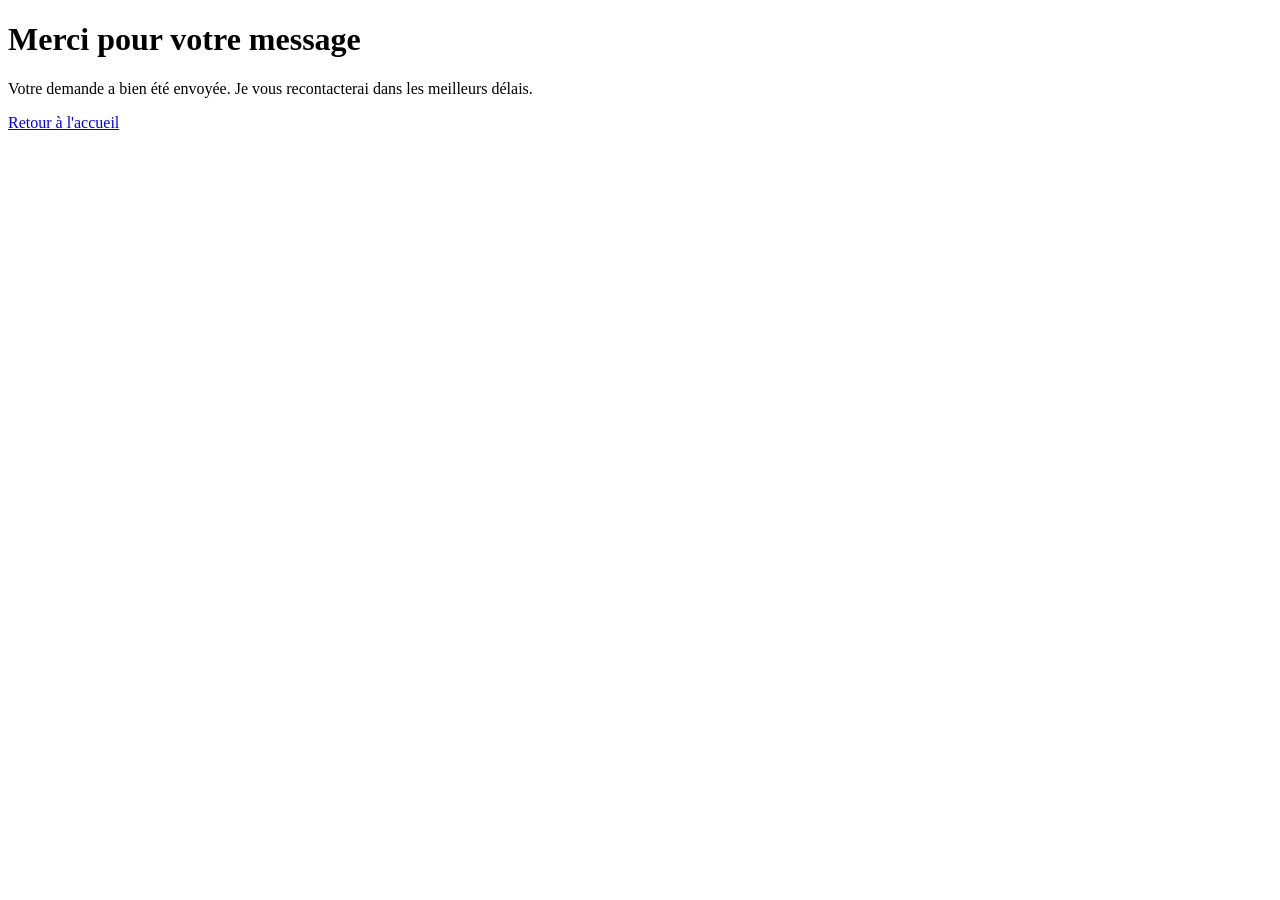
==== assets/pages/merci.html @ 0a974f64 "Add files via upload Ajout des fichiers de base" ====
<!DOCTYPE html>
<html lang="fr">
<head>
    <meta charset="UTF-8">
    <title>Merci</title>
</head>
<body>

    <h1>Merci pour votre message</h1>

    <p>
        Votre demande a bien été envoyée.
        Je vous recontacterai dans les meilleurs délais.
    </p>

    <a href="/index.html">
        Retour à l'accueil
    </a>

</body>
</html>
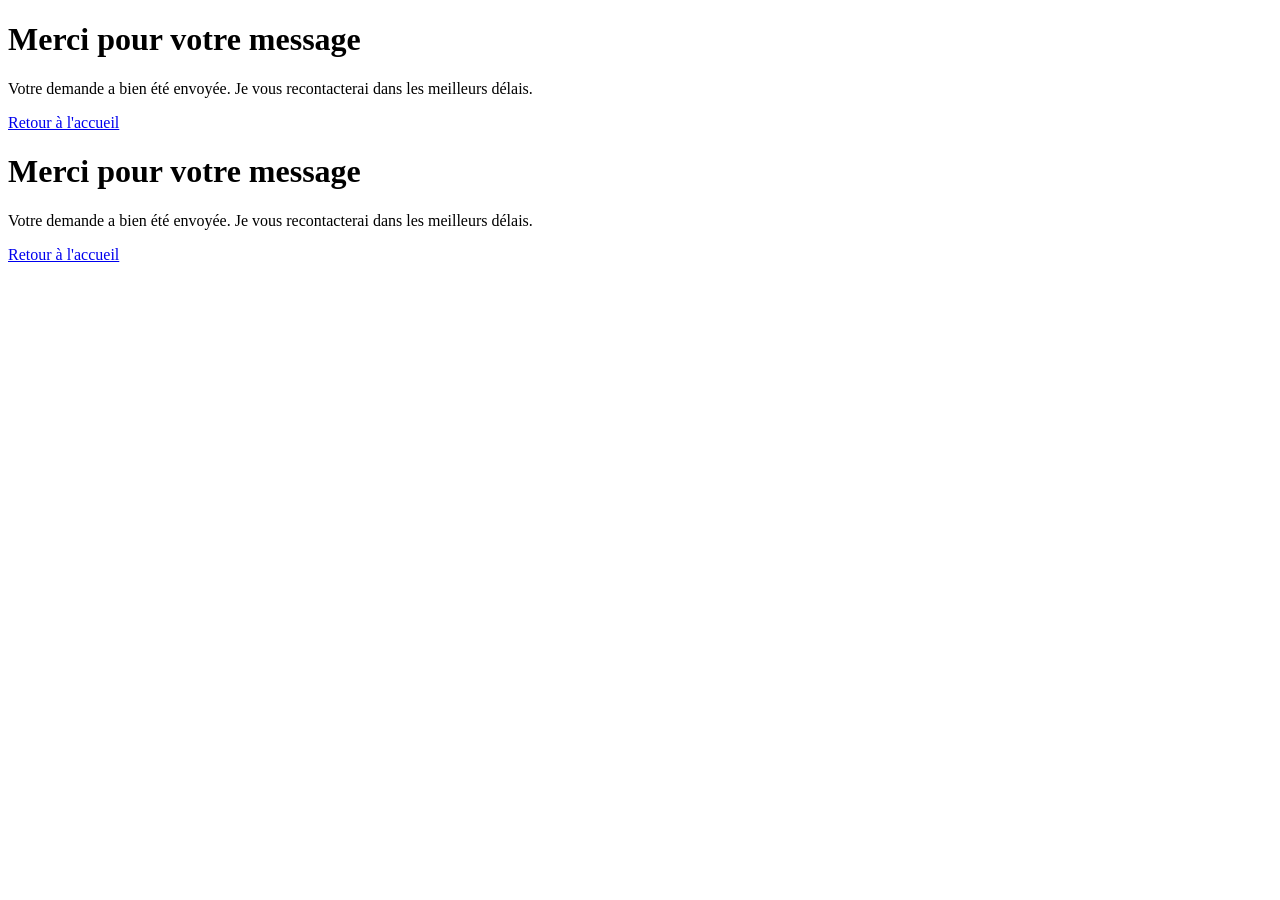
==== commit 8f083ead: "Merge branch 'main' of https://github.com/LaurentGuiheneuf/ProjetDugastAudrey" ====
--- a/assets/pages/merci.html
+++ b/assets/pages/merci.html
@@ -1,21 +1,41 @@
-<!DOCTYPE html>
-<html lang="fr">
-<head>
-    <meta charset="UTF-8">
-    <title>Merci</title>
-</head>
-<body>
-
-    <h1>Merci pour votre message</h1>
-
-    <p>
-        Votre demande a bien été envoyée.
-        Je vous recontacterai dans les meilleurs délais.
-    </p>
-
-    <a href="/index.html">
-        Retour à l'accueil
-    </a>
-
-</body>
+<!DOCTYPE html>
+<html lang="fr">
+<head>
+    <meta charset="UTF-8">
+    <title>Merci</title>
+</head>
+<body>
+
+    <h1>Merci pour votre message</h1>
+
+    <p>
+        Votre demande a bien été envoyée.
+        Je vous recontacterai dans les meilleurs délais.
+    </p>
+
+    <a href="/index.html">
+        Retour à l'accueil
+    </a>
+
+</body>
+<!DOCTYPE html>
+<html lang="fr">
+<head>
+    <meta charset="UTF-8">
+    <title>Merci</title>
+</head>
+<body>
+
+    <h1>Merci pour votre message</h1>
+
+    <p>
+        Votre demande a bien été envoyée.
+        Je vous recontacterai dans les meilleurs délais.
+    </p>
+
+    <a href="/index.html">
+        Retour à l'accueil
+    </a>
+
+</body>
 </html>
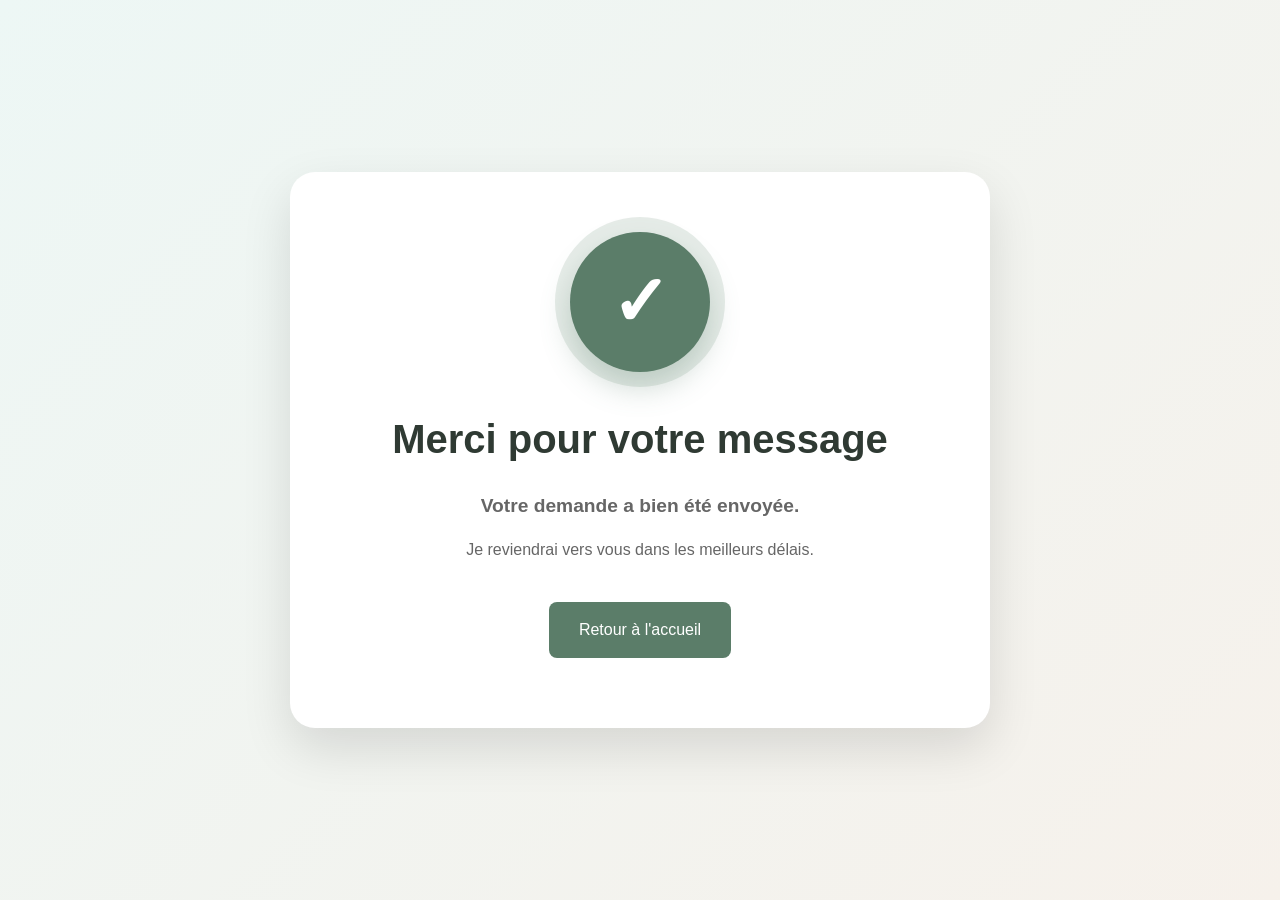
==== commit e456aaeb: "Modification page merci.html et style css adapté avec effet pop sur la validation de l'envoi" ====
--- a/assets/pages/merci.html
+++ b/assets/pages/merci.html
@@ -1,41 +1,36 @@
 <!DOCTYPE html>
 <html lang="fr">
+
 <head>
     <meta charset="UTF-8">
-    <title>Merci</title>
+    <meta name="viewport" content="width=device-width, initial-scale=1.0">
+    <title>Merci pour votre message</title>
+
+    <link rel="stylesheet" href="../css/style.css">
 </head>
-<body>
 
-    <h1>Merci pour votre message</h1>
+<body class="thankyou-page">
 
-    <p>
-        Votre demande a bien été envoyée.
-        Je vous recontacterai dans les meilleurs délais.
-    </p>
+    <div class="thankyou-wrapper">
 
-    <a href="/index.html">
-        Retour à l'accueil
-    </a>
+        <div class="success-icon">✓</div>
+
+        <h1>Merci pour votre message</h1>
+
+        <p class="intro">
+            Votre demande a bien été envoyée.
+        </p>
+
+        <p>
+            Je reviendrai vers vous dans les meilleurs délais.
+        </p>
+
+        <a href="/index.html" class="btn-primary">
+            Retour à l'accueil
+        </a>
+
+    </div>
 
 </body>
-<!DOCTYPE html>
-<html lang="fr">
-<head>
-    <meta charset="UTF-8">
-    <title>Merci</title>
-</head>
-<body>
 
-    <h1>Merci pour votre message</h1>
-
-    <p>
-        Votre demande a bien été envoyée.
-        Je vous recontacterai dans les meilleurs délais.
-    </p>
-
-    <a href="/index.html">
-        Retour à l'accueil
-    </a>
-
-</body>
 </html>
--- a/assets/css/style.css
+++ b/assets/css/style.css
@@ -0,0 +1,501 @@
+/* ==================================================
+   VARIABLES
+   ================================================== */
+
+:root {
+    --primary: #5b7d69;
+    --secondary: #f6f1eb;
+    --dark: #2f3a33;
+    --light: #f8f9fa;
+}
+
+/* ==================================================
+   RESET
+   ================================================== */
+
+* {
+    margin: 0;
+    padding: 0;
+    box-sizing: border-box;
+}
+
+body {
+    font-family: "Segoe UI", sans-serif;
+    color: #333;
+    line-height: 1.6;
+}
+
+/* ==================================================
+   STRUCTURE GÉNÉRALE
+   ================================================== */
+
+.container {
+    width: 90%;
+    max-width: 1200px;
+    margin: auto;
+}
+
+section {
+    padding: 90px 0;
+}
+
+h2 {
+    text-align: center;
+    margin-bottom: 50px;
+}
+
+/* ==================================================
+   HEADER
+   ================================================== */
+
+header {
+    position: sticky;
+    top: 0;
+    background: white;
+    box-shadow: 0 2px 15px rgba(0, 0, 0, 0.1);
+    z-index: 100;
+}
+
+nav {
+    display: flex;
+    justify-content: space-between;
+    align-items: center;
+    padding: 20px 0;
+}
+
+nav ul {
+    display: flex;
+    list-style: none;
+    gap: 30px;
+}
+
+nav a {
+    text-decoration: none;
+    color: #333;
+    font-weight: 500;
+}
+
+/* ==================================================
+   HERO
+   ================================================== */
+
+.hero {
+    min-height: 90vh;
+
+    background:
+        linear-gradient(
+            rgba(0, 0, 0, .45),
+            rgba(0, 0, 0, .45)
+        ),
+        url("/assets/images/pexels-paulseling-20390772.jpg");
+
+    background-size: cover;
+    background-position: center;
+
+    display: flex;
+    align-items: center;
+    justify-content: center;
+
+    text-align: center;
+
+    color: white;
+}
+
+.hero-content {
+    width: 800px;
+    max-width: 90%;
+}
+
+.hero h1 {
+    font-size: 4rem;
+    margin: 20px 0;
+}
+
+.hero p {
+    font-size: 1.2rem;
+}
+
+.badge {
+    display: inline-block;
+    background: rgba(255, 255, 255, .2);
+    padding: 10px 16px;
+    border-radius: 50px;
+}
+
+/* ==================================================
+   BOUTONS
+   ================================================== */
+
+.hero-buttons {
+    margin-top: 40px;
+}
+
+.btn-primary,
+.btn-secondary {
+
+    display: inline-block;
+
+    padding: 15px 30px;
+
+    margin: 10px;
+
+    border-radius: 8px;
+
+    text-decoration: none;
+
+    transition: 0.2s ease;
+}
+
+.btn-primary {
+    background: var(--primary);
+    color: white;
+}
+
+.btn-primary:hover {
+    opacity: .9;
+    transform: translateY(-2px);
+}
+
+.btn-secondary {
+    background: white;
+    color: #333;
+}
+
+/* ==================================================
+   BARRE DE CONFIANCE
+   ================================================== */
+
+.confidence-bar {
+    background: var(--primary);
+    color: white;
+}
+
+.confidence-bar .container {
+
+    display: flex;
+    justify-content: space-around;
+
+    padding: 25px 0;
+
+    text-align: center;
+}
+
+/* ==================================================
+   CARTES
+   ================================================== */
+
+.card-grid {
+
+    display: grid;
+
+    grid-template-columns:
+        repeat(auto-fit, minmax(280px, 1fr));
+
+    gap: 30px;
+}
+
+.card {
+
+    background: white;
+
+    padding: 30px;
+
+    border-radius: 15px;
+
+    box-shadow:
+        0 10px 30px rgba(0, 0, 0, .08);
+}
+
+/* ==================================================
+   A PROPOS
+   ================================================== */
+
+.about {
+    background: var(--secondary);
+}
+
+.about-grid {
+
+    display: grid;
+
+    grid-template-columns: 1fr 1fr;
+
+    gap: 50px;
+
+    align-items: center;
+}
+
+.about img {
+
+    width: 100%;
+
+    border-radius: 20px;
+
+    display: block;
+}
+
+/* ==================================================
+   ETAPES
+   ================================================== */
+
+.step-number {
+
+    display: inline-flex;
+
+    justify-content: center;
+    align-items: center;
+
+    width: 50px;
+    height: 50px;
+
+    border-radius: 50%;
+
+    background: var(--primary);
+    color: white;
+
+    font-weight: bold;
+
+    margin-bottom: 20px;
+}
+
+/* ==================================================
+   FORMULAIRE
+   ================================================== */
+
+.contact {
+    background: var(--light);
+}
+
+form {
+    max-width: 700px;
+    margin: auto;
+}
+
+input,
+textarea {
+
+    width: 100%;
+
+    padding: 15px;
+
+    margin-bottom: 15px;
+
+    border: 1px solid #ddd;
+
+    border-radius: 8px;
+
+    font-family: inherit;
+}
+
+button {
+
+    width: 100%;
+
+    padding: 15px;
+
+    border: none;
+
+    border-radius: 8px;
+
+    background: var(--primary);
+
+    color: white;
+
+    font-size: 1rem;
+
+    cursor: pointer;
+
+    transition: .2s ease;
+}
+
+button:hover {
+    opacity: .9;
+}
+
+/* Cache le champ anti-spam Netlify */
+
+.hidden {
+    display: none;
+}
+
+/* ==================================================
+   FOOTER
+   ================================================== */
+
+footer {
+
+    text-align: center;
+
+    padding: 30px;
+
+    background: #222;
+
+    color: white;
+}
+
+/* ==================================================
+   PAGE MERCI
+   ================================================== */
+
+.thankyou-page {
+
+    min-height: 100vh;
+
+    display: flex;
+    justify-content: center;
+    align-items: center;
+
+    padding: 30px;
+
+    background:
+        linear-gradient(
+            135deg,
+            #edf7f5,
+            #f6f1eb
+        );
+}
+
+.thankyou-wrapper {
+
+    width: 100%;
+    max-width: 700px;
+
+    background: white;
+
+    text-align: center;
+
+    padding: 60px;
+
+    border-radius: 25px;
+
+    box-shadow:
+        0 20px 50px rgba(0, 0, 0, 0.12);
+}
+
+.success-icon {
+
+    width: 140px;
+    height: 140px;
+
+    margin: 0 auto 35px;
+
+    display: flex;
+    justify-content: center;
+    align-items: center;
+
+    color: white;
+
+    background: var(--primary);
+
+    border-radius: 50%;
+
+    font-size: 70px;
+    font-weight: bold;
+
+    box-shadow:
+        0 0 0 15px rgba(91, 125, 105, 0.15),
+        0 15px 30px rgba(91, 125, 105, 0.30);
+
+    animation: pop .6s ease-out;
+}
+
+.thankyou-wrapper h1 {
+
+    color: var(--dark);
+
+    font-size: 2.5rem;
+
+    margin-bottom: 20px;
+}
+
+.intro {
+
+    font-size: 1.2rem;
+
+    font-weight: 600;
+
+    color: var(--primary);
+
+    margin-bottom: 20px;
+}
+
+.thankyou-wrapper p {
+
+    max-width: 500px;
+
+    margin: 0 auto 15px;
+
+    color: #666;
+
+    text-align: center;
+}
+
+.thankyou-wrapper .btn-primary {
+
+    margin-top: 25px;
+}
+
+/* ==================================================
+   ANIMATION
+   ================================================== */
+
+@keyframes pop {
+
+    0% {
+        transform: scale(0);
+        opacity: 0;
+    }
+
+    70% {
+        transform: scale(1.15);
+    }
+
+    100% {
+        transform: scale(1);
+        opacity: 1;
+    }
+}
+
+/* ==================================================
+   RESPONSIVE
+   ================================================== */
+
+@media (max-width: 768px) {
+
+    nav {
+        flex-direction: column;
+        gap: 15px;
+    }
+
+    nav ul {
+        flex-wrap: wrap;
+        justify-content: center;
+    }
+
+    .hero h1 {
+        font-size: 2.5rem;
+    }
+
+    .about-grid {
+        grid-template-columns: 1fr;
+    }
+
+    .confidence-bar .container {
+        flex-direction: column;
+        gap: 15px;
+    }
+
+    .thankyou-wrapper {
+        padding: 40px 25px;
+    }
+
+    .thankyou-wrapper h1 {
+        font-size: 2rem;
+    }
+
+    .success-icon {
+        width: 100px;
+        height: 100px;
+        font-size: 50px;
+    }
+}
